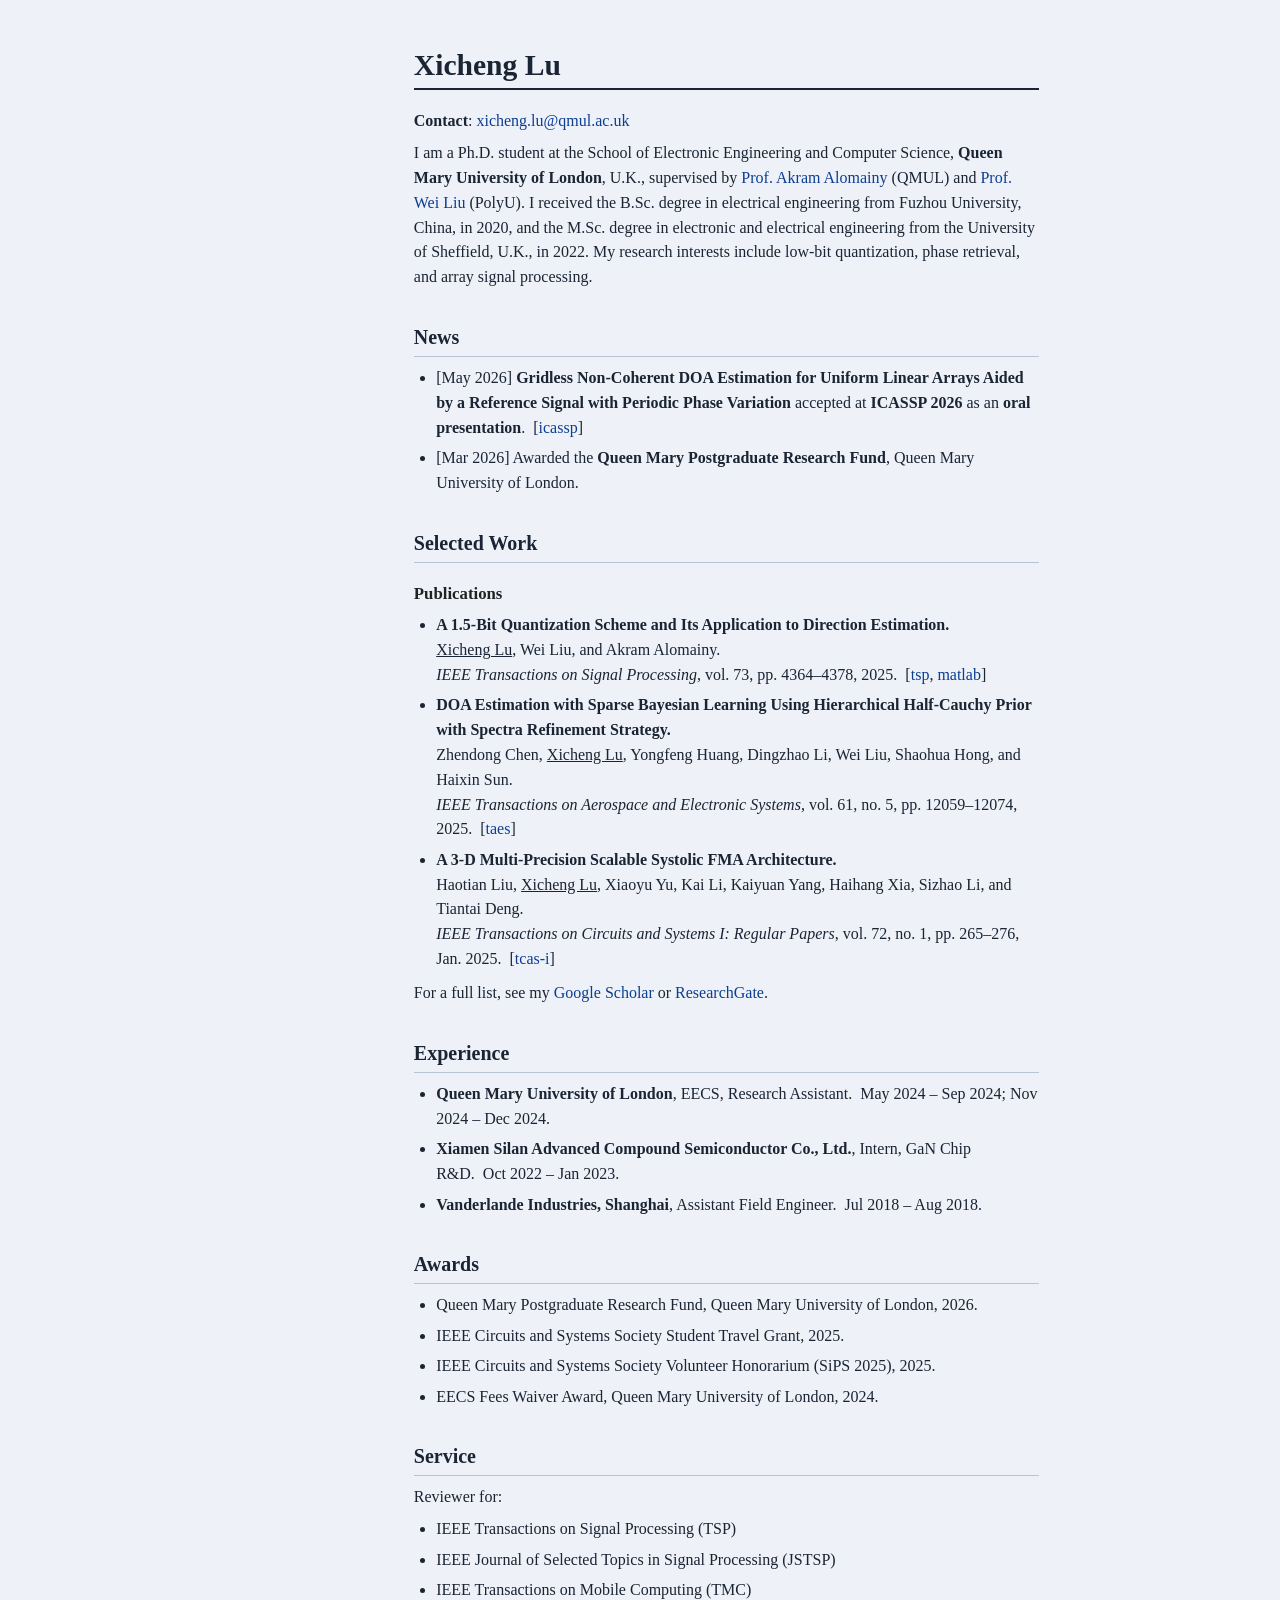
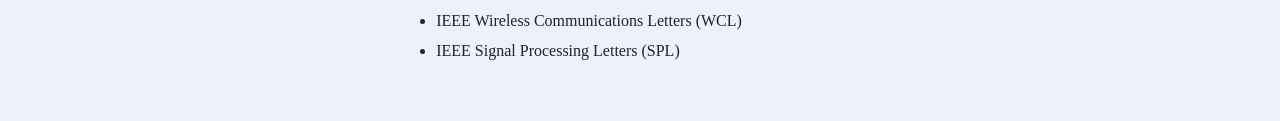
==== index.html @ 6773ff71 "feat: add Service section with journal reviewer roles https://claude.ai/code/session_01WpymjaEdAPsZo" ====
<!DOCTYPE html>
<html lang="en">
<head>
  <meta charset="UTF-8" />
  <meta name="viewport" content="width=device-width, initial-scale=1.0" />
  <title>Xicheng Lu</title>
  <link rel="stylesheet" href="style.css" />
</head>
<body>
  <!-- ClustrMaps tracking only — widget not shown -->
  <div style="display:none">
    <script type="text/javascript" id="clustrmaps"
      src="https://clustrmaps.com/map_v2.js?d=l8HEJhyJAXrLMGIitvLuNK4h1OetgfdydytZIF7whl8&cl=ffffff&w=a"></script>
  </div>

  <table id="tlayout">
    <tr valign="top">
      <td id="layout-menu"></td>
      <td id="layout-content">
        <div id="toptitle">
          <h1>Xicheng Lu</h1>
        </div>

        <p><b>Contact</b>: <a href="mailto:xicheng.lu@qmul.ac.uk">xicheng.lu@qmul.ac.uk</a></p>

        <p>
          I am a Ph.D. student at the School of Electronic Engineering and Computer Science,
          <b>Queen Mary University of London</b>, U.K., supervised by
          <a href="https://www.seresearch.qmul.ac.uk/electronics/people/aalomainy/" target="_blank" rel="noopener noreferrer">Prof. Akram Alomainy</a> (QMUL)
          and <a href="https://sites.google.com/site/liuweipage" target="_blank" rel="noopener noreferrer">Prof. Wei Liu</a> (PolyU).
          I received the B.Sc. degree in electrical engineering from
          Fuzhou University, China, in 2020, and the M.Sc. degree in electronic and electrical engineering from the
          University of Sheffield, U.K., in 2022. My research interests include
          low-bit quantization, phase retrieval, and array signal processing.
        </p>

        <h2>News</h2>
        <ul>
          <li><p>[May 2026] <b>Gridless Non-Coherent DOA Estimation for Uniform Linear Arrays Aided by a Reference Signal with Periodic Phase Variation</b> accepted at <b>ICASSP 2026</b> as an <b>oral presentation</b>.&nbsp;&nbsp;[<a href="https://ieeexplore.ieee.org/document/11463744" target="_blank" rel="noopener noreferrer">icassp</a>]</p></li>
          <li><p>[Mar 2026] Awarded the <b>Queen Mary Postgraduate Research Fund</b>, Queen Mary University of London.</p></li>
        </ul>

        <h2>Selected Work</h2>

        <h3>Publications</h3>
        <ul>
          <li>
            <p>
              <b>A 1.5-Bit Quantization Scheme and Its Application to Direction Estimation.</b><br />
              <u>Xicheng Lu</u>, Wei Liu, and Akram Alomainy.<br />
              <i>IEEE Transactions on Signal Processing</i>, vol. 73, pp. 4364–4378, 2025.&nbsp;&nbsp;[<a href="https://doi.org/10.1109/TSP.2025.3604889" target="_blank" rel="noopener noreferrer">tsp</a>,&nbsp;<a href="https://github.com/Xichenglu/1.5-bit-and-multi-bit-correlation-estimator-and-DOA-estimation" target="_blank" rel="noopener noreferrer">matlab</a>]
            </p>
          </li>
          <li>
            <p>
              <b>DOA Estimation with Sparse Bayesian Learning Using Hierarchical Half-Cauchy Prior with Spectra Refinement Strategy.</b><br />
              Zhendong Chen, <u>Xicheng Lu</u>, Yongfeng Huang, Dingzhao Li, Wei Liu, Shaohua Hong, and Haixin Sun.<br />
              <i>IEEE Transactions on Aerospace and Electronic Systems</i>, vol. 61, no. 5, pp. 12059–12074, 2025.&nbsp;&nbsp;[<a href="https://doi.org/10.1109/TAES.2025.3571860" target="_blank" rel="noopener noreferrer">taes</a>]
            </p>
          </li>
          <li>
            <p>
              <b>A 3-D Multi-Precision Scalable Systolic FMA Architecture.</b><br />
              Haotian Liu, <u>Xicheng Lu</u>, Xiaoyu Yu, Kai Li, Kaiyuan Yang, Haihang Xia, Sizhao Li, and Tiantai Deng.<br />
              <i>IEEE Transactions on Circuits and Systems I: Regular Papers</i>, vol. 72, no. 1, pp. 265–276, Jan. 2025.&nbsp;&nbsp;[<a href="https://ieeexplore.ieee.org/document/10758343" target="_blank" rel="noopener noreferrer">tcas-i</a>]
            </p>
          </li>
        </ul>

        <p>
          For a full list, see my
          <a href="https://scholar.google.com/citations?user=CYlAmy4AAAAJ" target="_blank" rel="noopener noreferrer">Google Scholar</a>
          or
          <a href="https://www.researchgate.net/profile/Xicheng-Lu-2" target="_blank" rel="noopener noreferrer">ResearchGate</a>.
        </p>

        <h2>Experience</h2>
        <ul>
          <li><p><b>Queen Mary University of London</b>, EECS, Research Assistant.&nbsp;&nbsp;May 2024 – Sep 2024; Nov 2024 – Dec 2024.</p></li>
          <li><p><b>Xiamen Silan Advanced Compound Semiconductor Co., Ltd.</b>, Intern, GaN Chip R&amp;D.&nbsp;&nbsp;Oct 2022 – Jan 2023.</p></li>
          <li><p><b>Vanderlande Industries, Shanghai</b>, Assistant Field Engineer.&nbsp;&nbsp;Jul 2018 – Aug 2018.</p></li>
        </ul>

        <h2>Awards</h2>
        <ul>
          <li><p>Queen Mary Postgraduate Research Fund, Queen Mary University of London, 2026.</p></li>
          <li><p>IEEE Circuits and Systems Society Student Travel Grant, 2025.</p></li>
          <li><p>IEEE Circuits and Systems Society Volunteer Honorarium (SiPS 2025), 2025.</p></li>
          <li><p>EECS Fees Waiver Award, Queen Mary University of London, 2024.</p></li>
        </ul>

        <h2>Service</h2>
        <p>Reviewer for:</p>
        <ul>
          <li><p>IEEE Transactions on Signal Processing (TSP)</p></li>
          <li><p>IEEE Journal of Selected Topics in Signal Processing (JSTSP)</p></li>
          <li><p>IEEE Transactions on Mobile Computing (TMC)</p></li>
          <li><p>IEEE Wireless Communications Letters (WCL)</p></li>
          <li><p>IEEE Signal Processing Letters (SPL)</p></li>
        </ul>

      </td>
    </tr>
  </table>
</body>
</html>
---- style.css ----
/* Layout inspired by jemdoc — minimalist academic homepage */

html, body {
  margin: 0;
  padding: 0;
  background: #EEF2F8;
  color: #1A2433;
  font-family: Georgia, 'Times New Roman', Times, serif;
  font-size: 16px;
  line-height: 1.55;
}

#tlayout {
  margin: 2.5em auto 2em;
  border-collapse: collapse;
  width: 100%;
  max-width: 830px;
  background: #EEF2F8;
}

#layout-menu {
  width: 9em;
  padding: 0.5em 1em 0.5em 0.8em;
  vertical-align: top;
  border-right: 0;
}

#layout-content {
  padding: 0.5em 1em 1em;
  vertical-align: top;
}

#toptitle {
  border-bottom: 2px solid #1A2433;
  margin-bottom: 1.2em;
  padding-bottom: 0.1em;
}

#toptitle h1 {
  margin: 0 0 0.1em;
  padding: 0;
  font-size: 1.85em;
  color: #1A2433;
  font-weight: bold;
  line-height: 1.2;
}

h2 {
  margin: 1.6em 0 0.45em;
  padding-bottom: 0.15em;
  font-size: 1.25em;
  color: #1A2433;
  border-bottom: 1px solid #B8C4D6;
  font-weight: bold;
}

h3 {
  margin: 1.1em 0 0.3em;
  font-size: 1.05em;
  color: #222;
  font-weight: bold;
}

p {
  margin: 0.45em 0;
}

a {
  color: #0B3D91;
  text-decoration: none;
}

a:hover {
  text-decoration: underline;
}

ul {
  margin: 0.4em 0 0.6em;
  padding-left: 1.4em;
}

ul li {
  margin-bottom: 0.35em;
}

ul li p {
  margin: 0.1em 0;
}

b {
  color: #1A2433;
}

u {
  text-decoration: underline;
}

#footer {
  margin-top: 2.5em;
  padding-top: 0.6em;
  border-top: 1px solid #B8C4D6;
  font-size: 0.85em;
  color: #4a5872;
}

#footer-text {
  text-align: left;
}

@media (max-width: 780px) {
  #tlayout {
    margin: 1em auto;
  }

  #layout-menu {
    display: none;
  }

  #layout-content {
    padding: 0.5em 1em;
  }

  #toptitle h1 {
    font-size: 1.55em;
  }
}
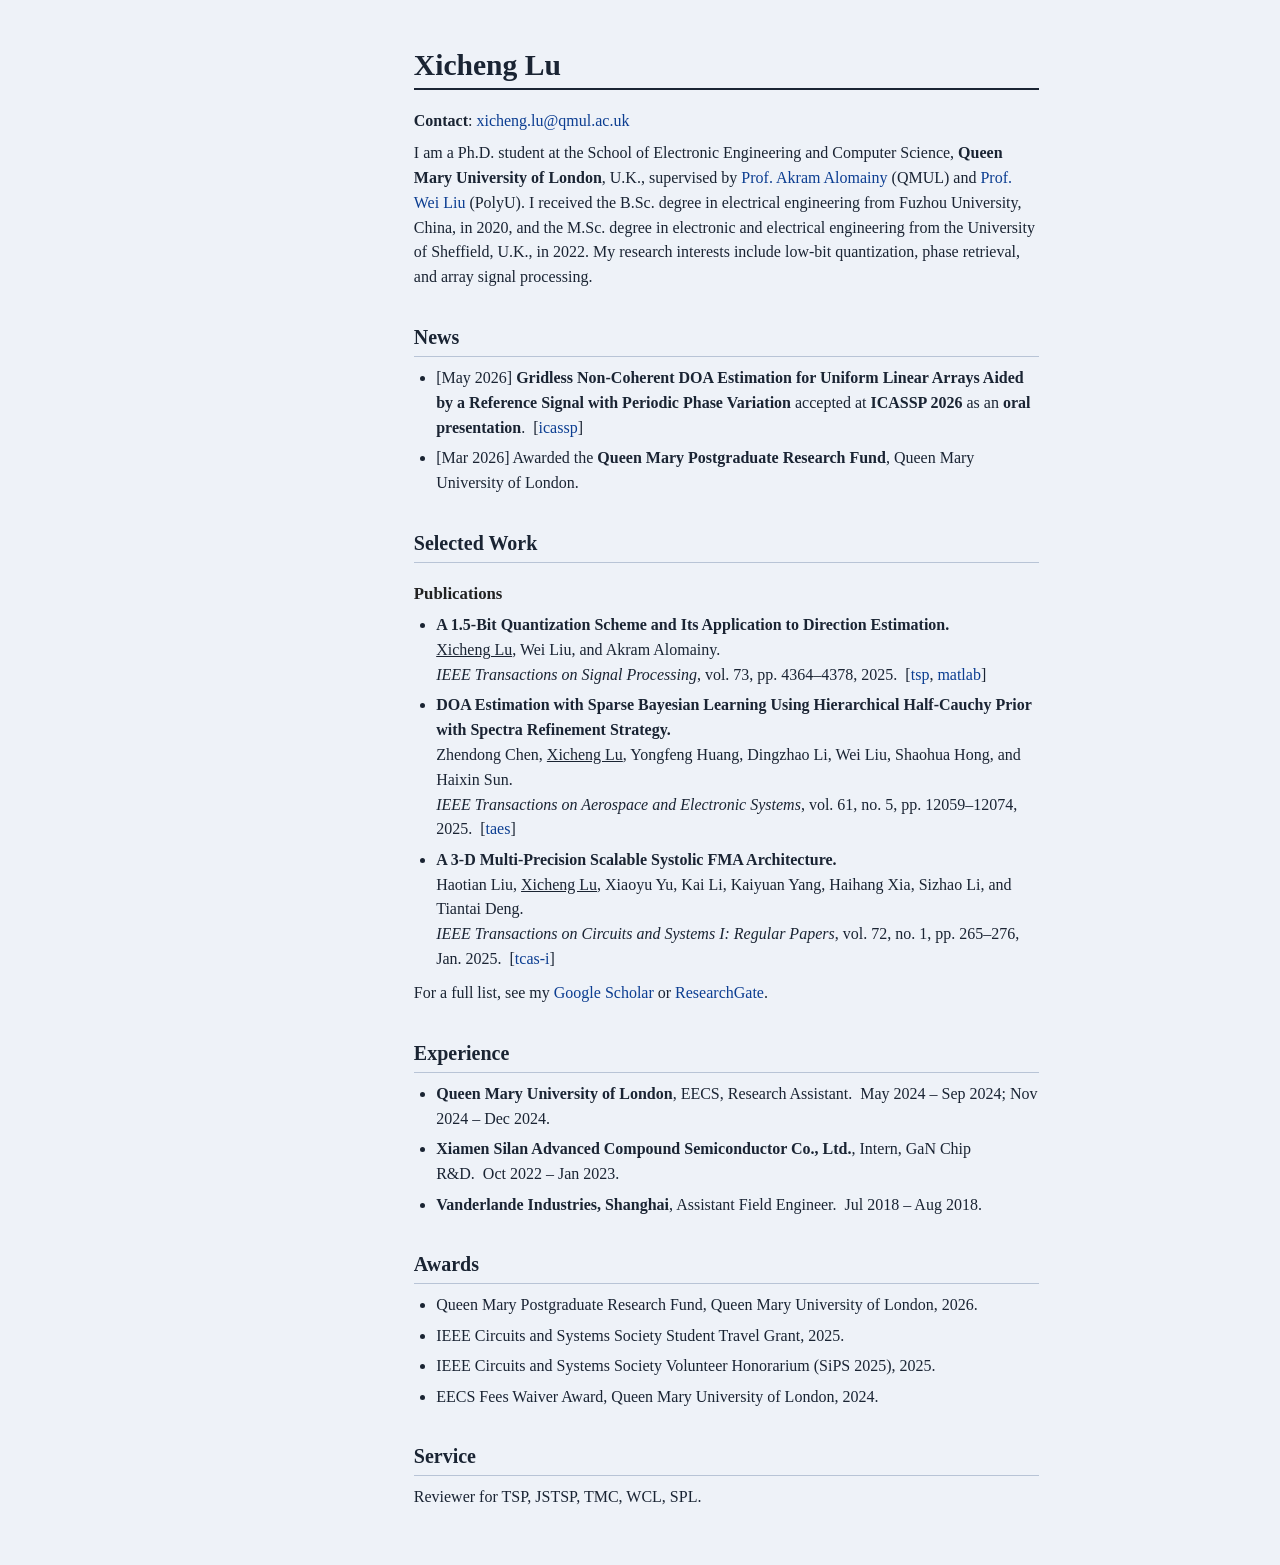
==== commit d7b60848: "style: simplify Service section to abbreviations only https://claude.ai/code/session_01WpymjaEdAPsZo" ====
--- a/index.html
+++ b/index.html
@@ -90,14 +90,7 @@
         </ul>
 
         <h2>Service</h2>
-        <p>Reviewer for:</p>
-        <ul>
-          <li><p>IEEE Transactions on Signal Processing (TSP)</p></li>
-          <li><p>IEEE Journal of Selected Topics in Signal Processing (JSTSP)</p></li>
-          <li><p>IEEE Transactions on Mobile Computing (TMC)</p></li>
-          <li><p>IEEE Wireless Communications Letters (WCL)</p></li>
-          <li><p>IEEE Signal Processing Letters (SPL)</p></li>
-        </ul>
+        <p>Reviewer for TSP, JSTSP, TMC, WCL, SPL.</p>
 
       </td>
     </tr>
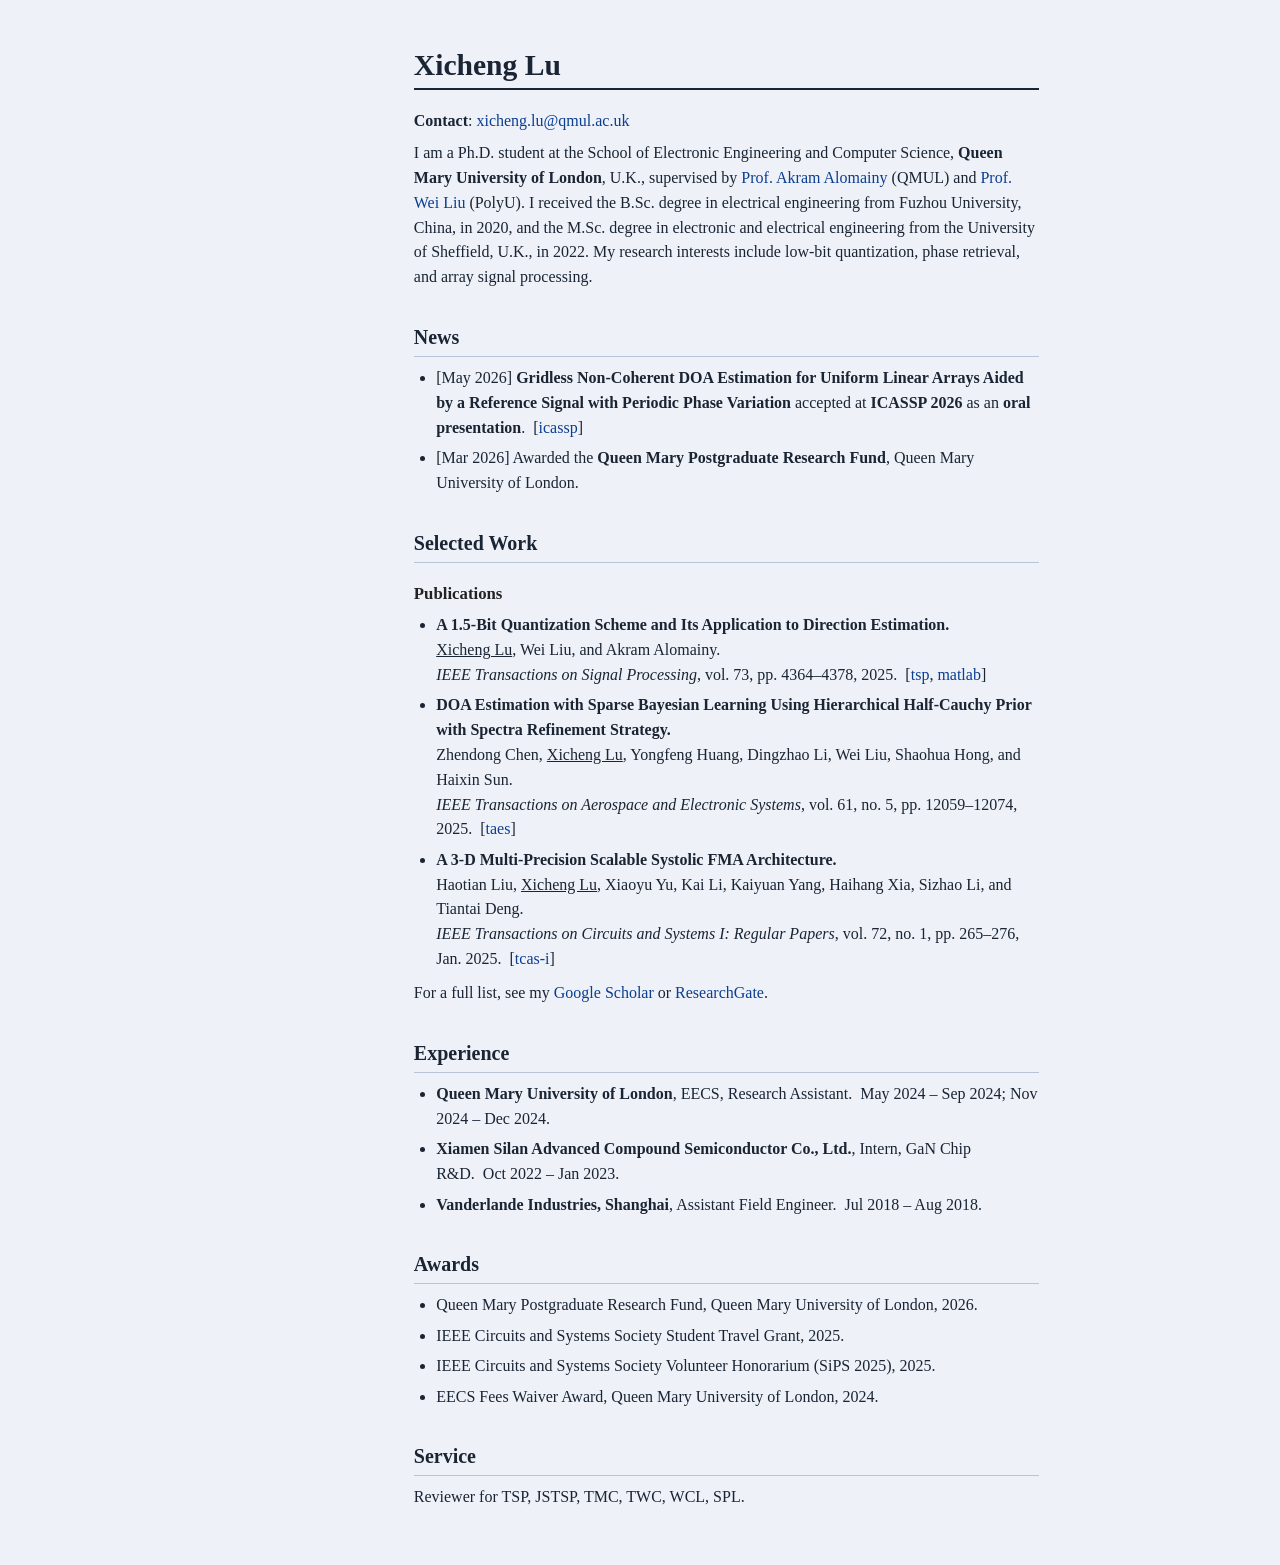
==== commit 4ea7bbd1: "feat: add TWC to reviewer list in Service section https://claude.ai/code/session_01WpymjaEdAPsZoyvEe" ====
--- a/index.html
+++ b/index.html
@@ -90,7 +90,7 @@
         </ul>
 
         <h2>Service</h2>
-        <p>Reviewer for TSP, JSTSP, TMC, WCL, SPL.</p>
+        <p>Reviewer for TSP, JSTSP, TMC, TWC, WCL, SPL.</p>
 
       </td>
     </tr>
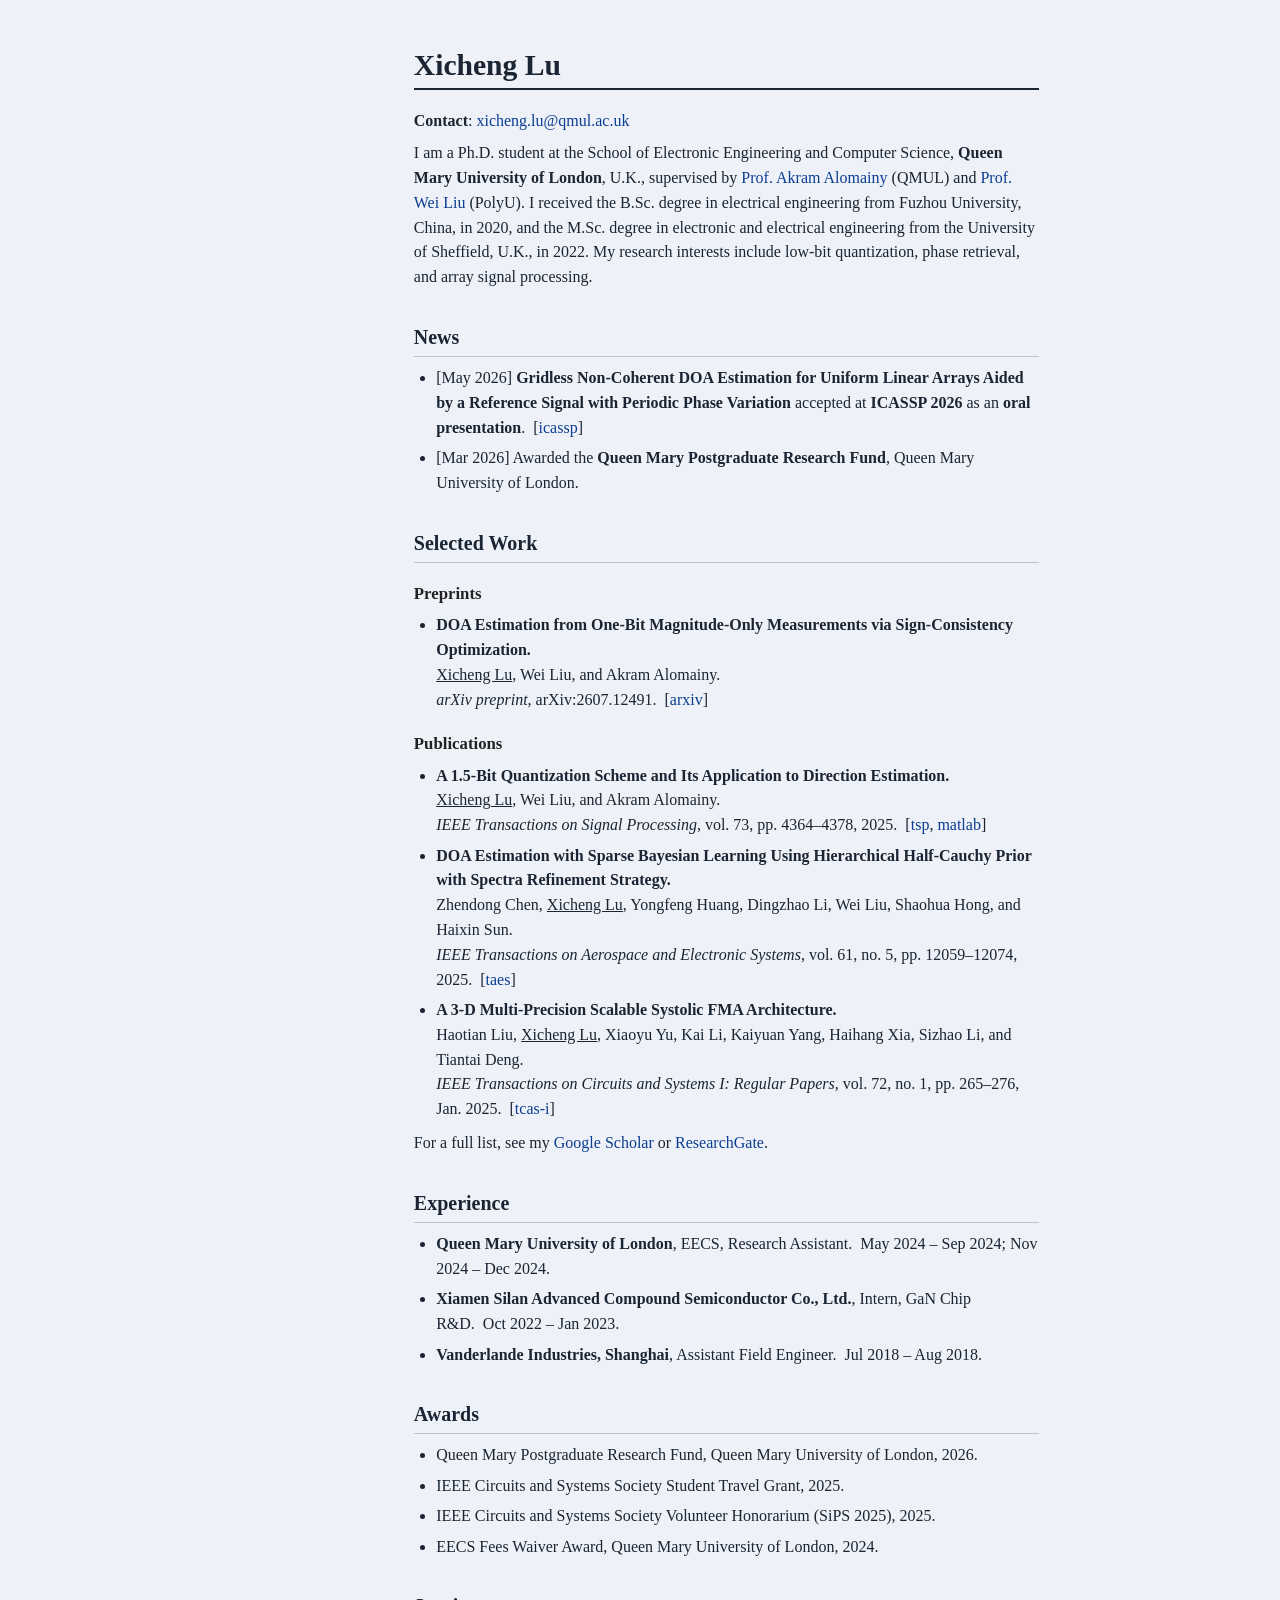
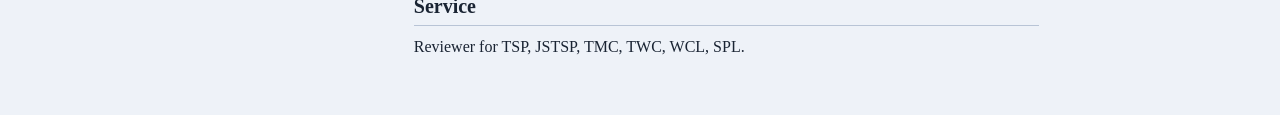
==== commit d16b22d9: "Add OBPR preprint to website" ====
--- a/index.html
+++ b/index.html
@@ -7,12 +7,6 @@
   <link rel="stylesheet" href="style.css" />
 </head>
 <body>
-  <!-- ClustrMaps tracking only — widget not shown -->
-  <div style="display:none">
-    <script type="text/javascript" id="clustrmaps"
-      src="https://clustrmaps.com/map_v2.js?d=l8HEJhyJAXrLMGIitvLuNK4h1OetgfdydytZIF7whl8&cl=ffffff&w=a"></script>
-  </div>
-
   <table id="tlayout">
     <tr valign="top">
       <td id="layout-menu"></td>
@@ -41,6 +35,17 @@
         </ul>
 
         <h2>Selected Work</h2>
+
+        <h3>Preprints</h3>
+        <ul>
+          <li>
+            <p>
+              <b>DOA Estimation from One-Bit Magnitude-Only Measurements via Sign-Consistency Optimization.</b><br />
+              <u>Xicheng Lu</u>, Wei Liu, and Akram Alomainy.<br />
+              <i>arXiv preprint</i>, arXiv:2607.12491.&nbsp;&nbsp;[<a href="https://arxiv.org/abs/2607.12491" target="_blank" rel="noopener noreferrer">arxiv</a>]
+            </p>
+          </li>
+        </ul>
 
         <h3>Publications</h3>
         <ul>
@@ -95,5 +100,7 @@
       </td>
     </tr>
   </table>
+  <script data-goatcounter="https://xichenglu.goatcounter.com/count"
+          async src="https://gc.zgo.at/count.js"></script>
 </body>
 </html>
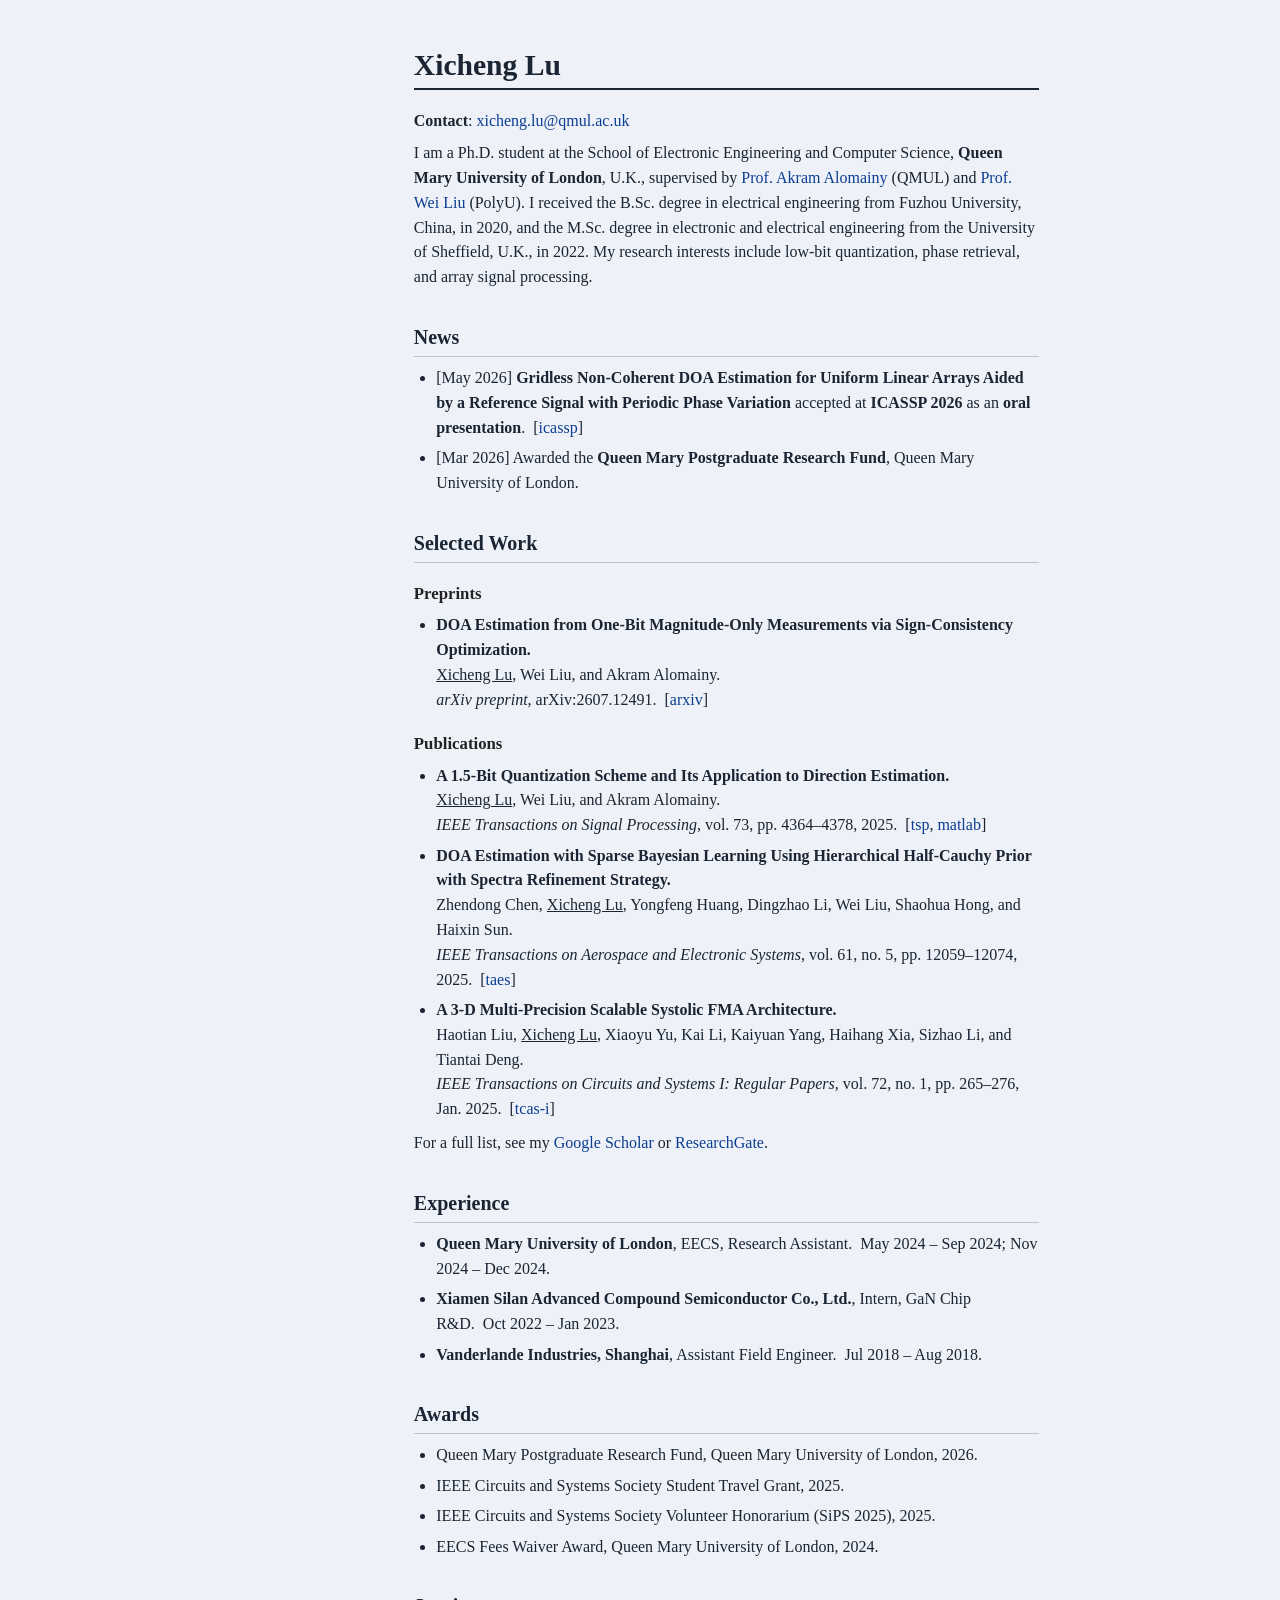
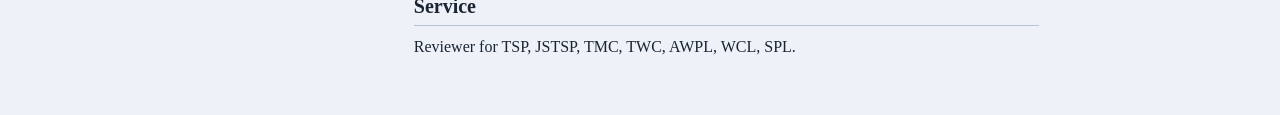
==== commit ff8860a5: "Add AWPL to reviewer service list" ====
--- a/index.html
+++ b/index.html
@@ -95,7 +95,7 @@
         </ul>
 
         <h2>Service</h2>
-        <p>Reviewer for TSP, JSTSP, TMC, TWC, WCL, SPL.</p>
+        <p>Reviewer for TSP, JSTSP, TMC, TWC, AWPL, WCL, SPL.</p>
 
       </td>
     </tr>
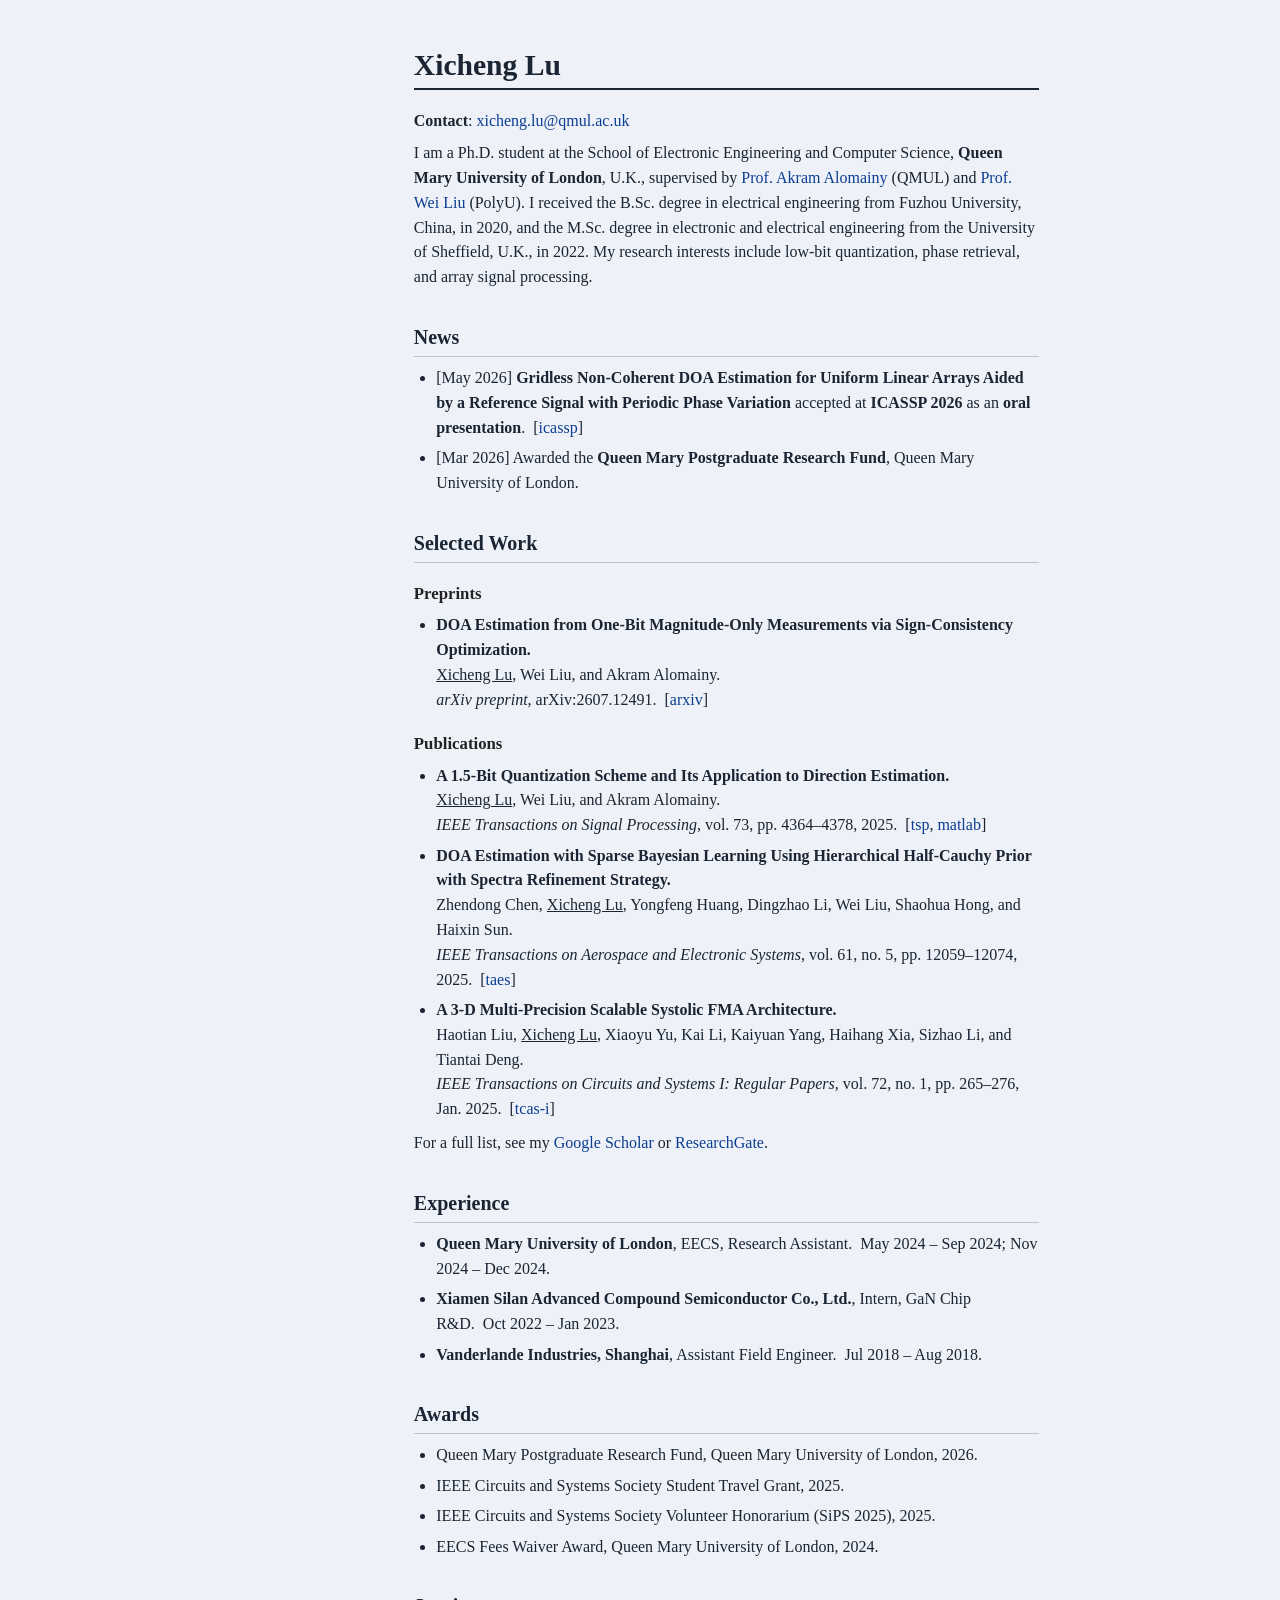
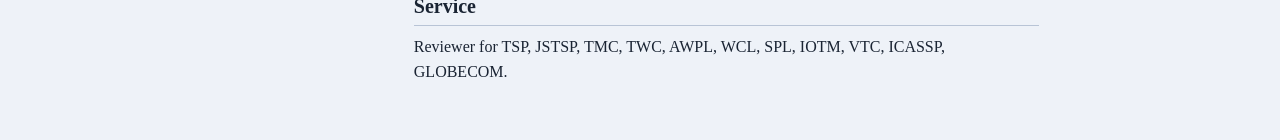
==== commit c8e1fd8e: "Add ICASSP VTC GLOBECOM and IOTM to reviewer service" ====
--- a/index.html
+++ b/index.html
@@ -95,7 +95,7 @@
         </ul>
 
         <h2>Service</h2>
-        <p>Reviewer for TSP, JSTSP, TMC, TWC, AWPL, WCL, SPL.</p>
+        <p>Reviewer for TSP, JSTSP, TMC, TWC, AWPL, WCL, SPL, IOTM, VTC, ICASSP, GLOBECOM.</p>
 
       </td>
     </tr>
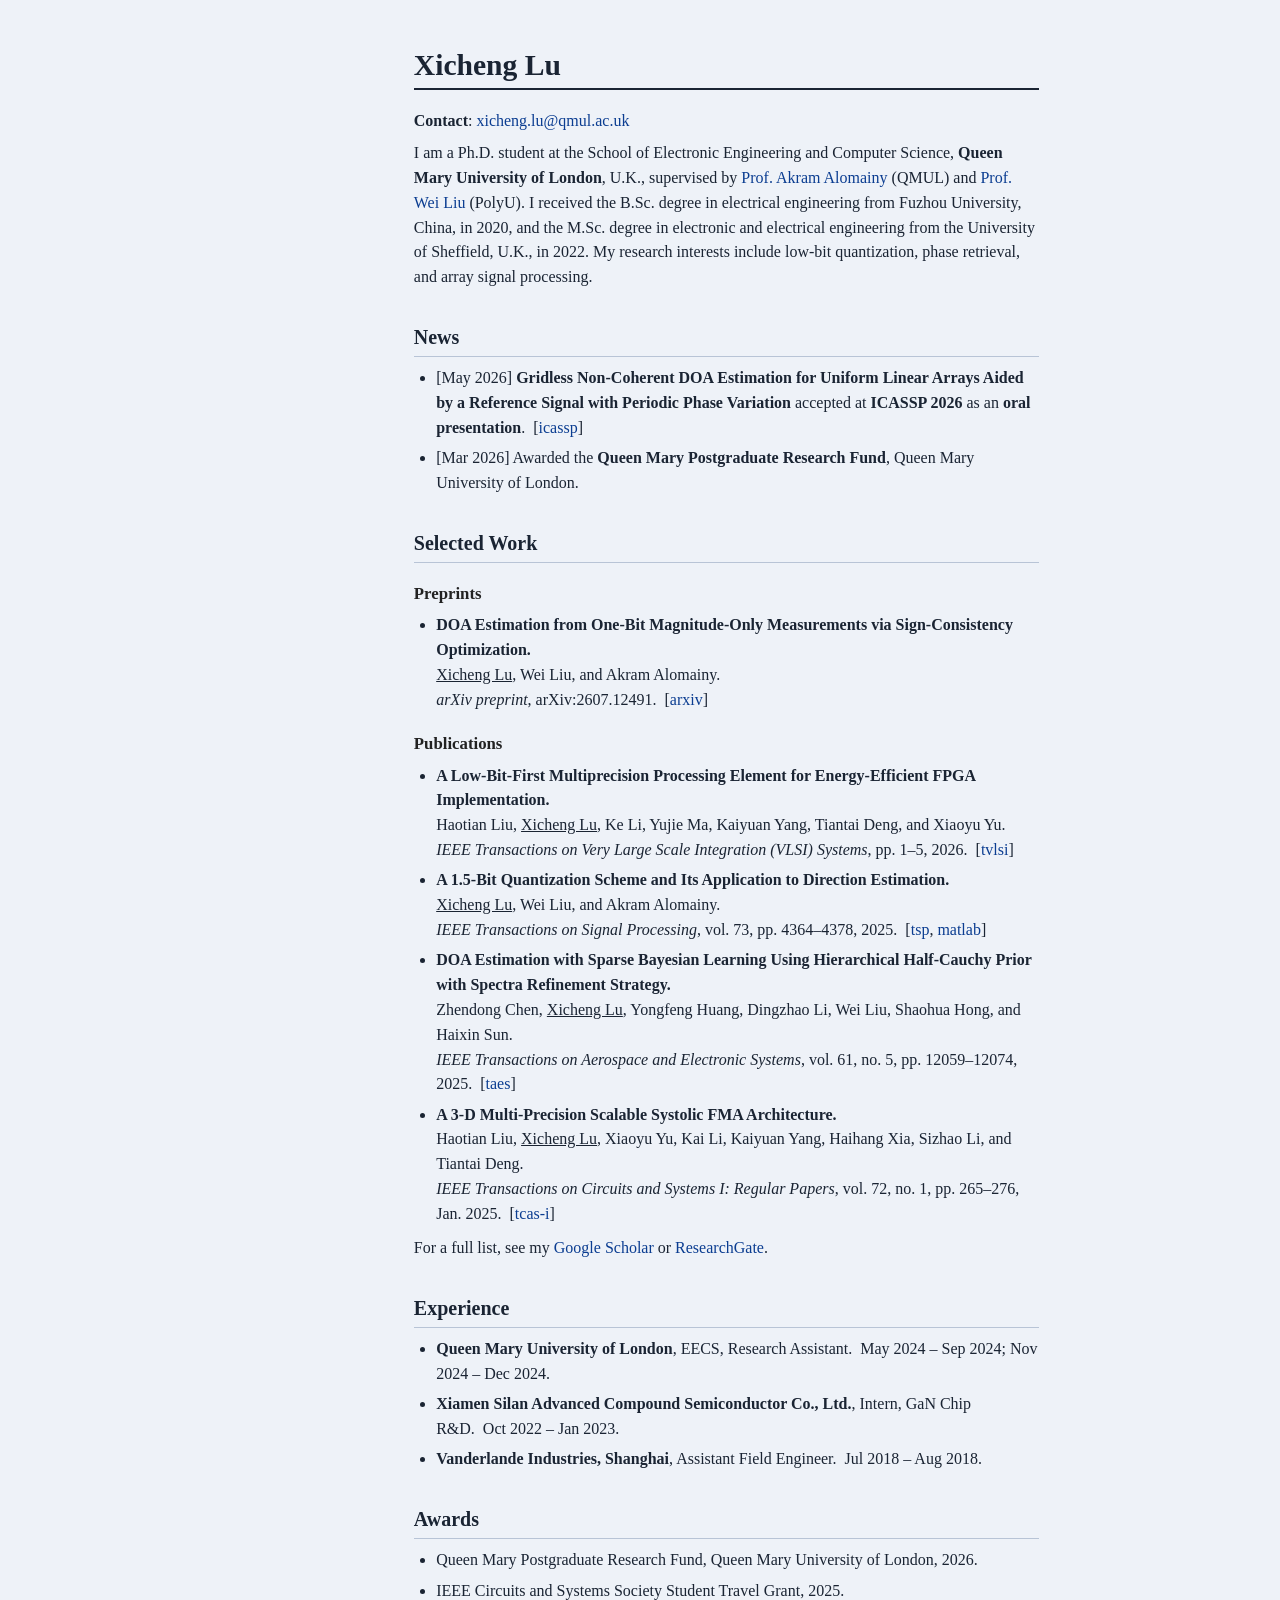
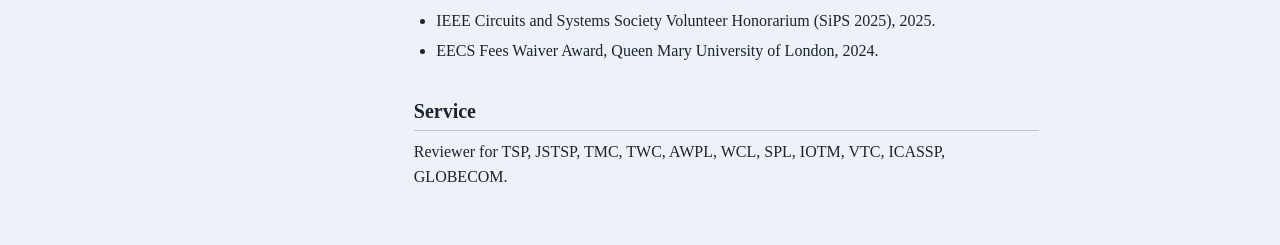
==== commit 3b4581dd: "Add 2026 TVLSI multiprecision processing element publication" ====
--- a/index.html
+++ b/index.html
@@ -49,6 +49,13 @@
 
         <h3>Publications</h3>
         <ul>
+          <li>
+            <p>
+              <b>A Low-Bit-First Multiprecision Processing Element for Energy-Efficient FPGA Implementation.</b><br />
+              Haotian Liu, <u>Xicheng Lu</u>, Ke Li, Yujie Ma, Kaiyuan Yang, Tiantai Deng, and Xiaoyu Yu.<br />
+              <i>IEEE Transactions on Very Large Scale Integration (VLSI) Systems</i>, pp. 1–5, 2026.&nbsp;&nbsp;[<a href="https://doi.org/10.1109/TVLSI.2026.3722763" target="_blank" rel="noopener noreferrer">tvlsi</a>]
+            </p>
+          </li>
           <li>
             <p>
               <b>A 1.5-Bit Quantization Scheme and Its Application to Direction Estimation.</b><br />
